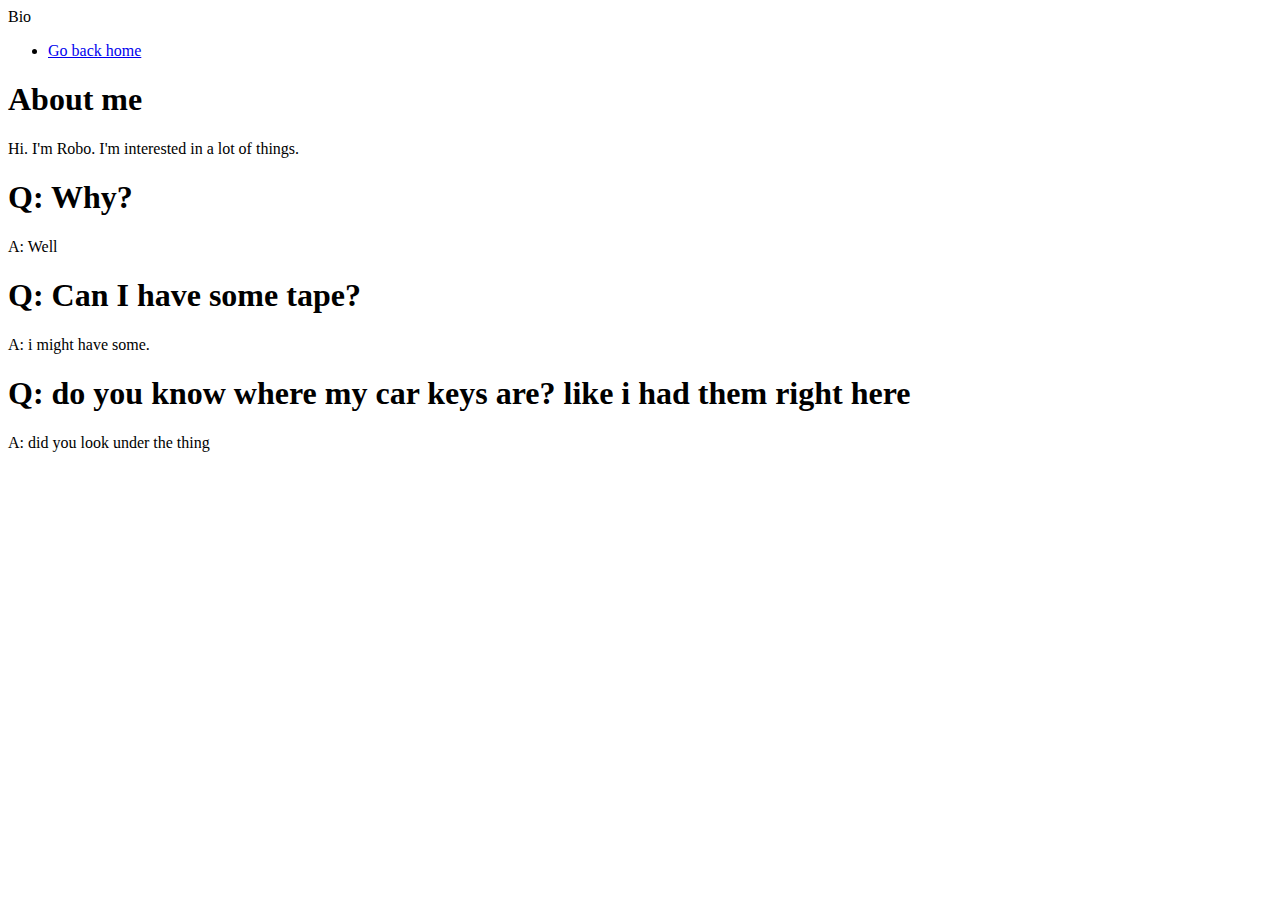
==== Bio.html @ fb414526 "Thing" ====
<!DOCTYPE html>
<html>
<head>
	<title>Funny site.</title>
	<link href="https://fonts.googleapis.com/css2?family=Balsamiq+Sans&display=swap" rel="stylesheet"> 
    <link rel="stylesheet" type="text/css"
    href="RoboSite/Bio.css">
</head>
<body>
	<div class="header">
	<header>
		Bio
	</header>
	</div>

	<div class="container">
				<div class="categories">

			<ul>
				<li><a href="index.html">Go back home</a></li>
			</ul>
		</div>

		<div class="box1">
		    <h1>About me</h1>
		    <p>
		    	Hi. I'm Robo. I'm interested in a lot of things.                              
		    </p>
		</div>

<!---------------------------------------------------------------->
		<div class="box2">
		    <h1>Q: Why?</h1>
		    <p>
		    	A: Well                        
		    </p>
		</div>
<!---------------------------------------------------------------->
		<div class="box2">
		    <h1>Q: Can I have some tape?</h1>
		    <p>
		    	A: i might have some.                   
		    </p>
		</div>
<!---------------------------------------------------------------->
		<div class="box2">
		    <h1>Q: do you know where my car keys are? like i had them right here</h1>
		    <p>
		    	A: did you look under the thing                        
		    </p>
		</div>
<!---------------------------------------------------------------->
		
<!---------------------------------------------------------------->
	</div>
</body>
</html>
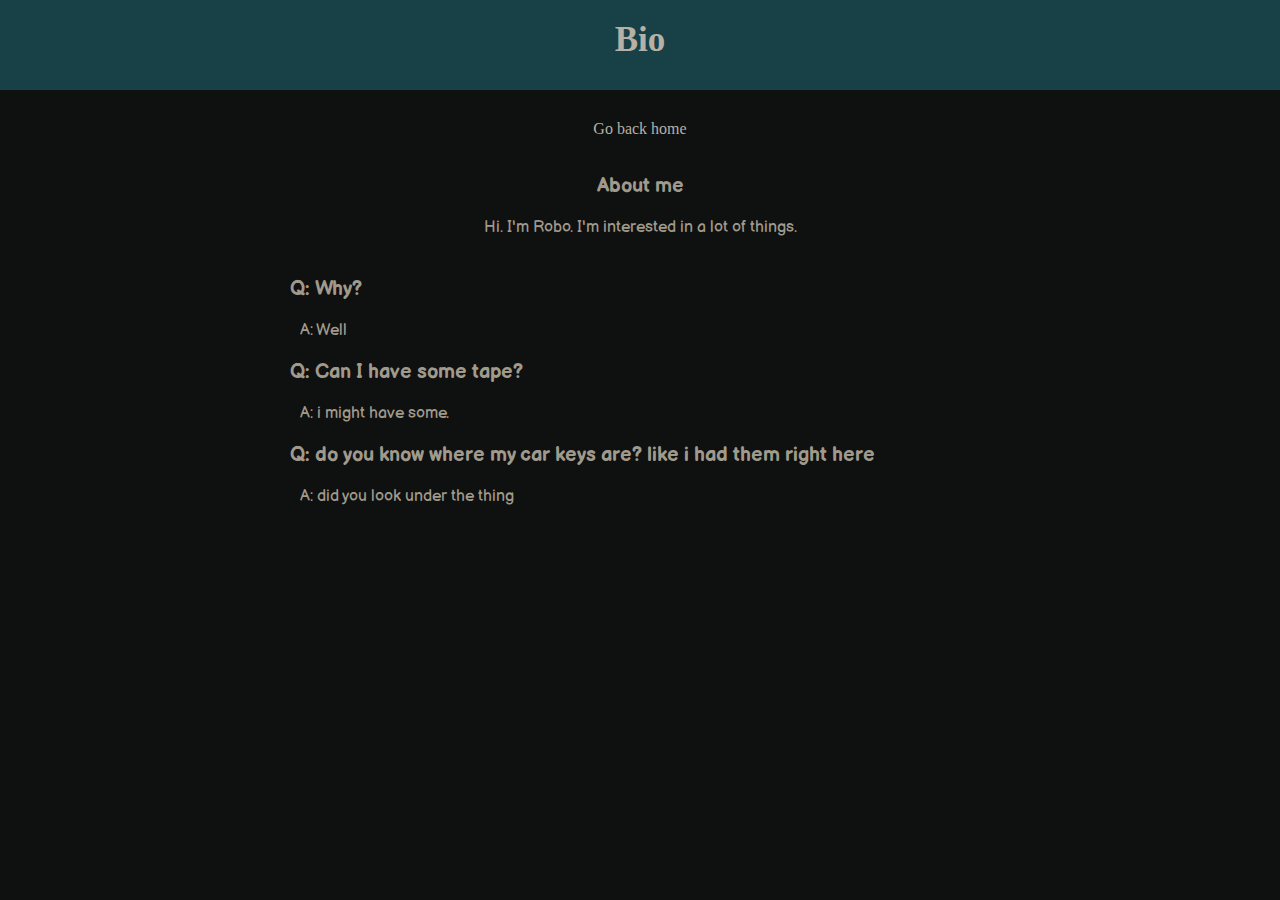
==== commit 2d9f073f: "Update Bio.html" ====
--- a/Bio.html
+++ b/Bio.html
@@ -4,7 +4,7 @@
 	<title>Funny site.</title>
 	<link href="https://fonts.googleapis.com/css2?family=Balsamiq+Sans&display=swap" rel="stylesheet"> 
     <link rel="stylesheet" type="text/css"
-    href="RoboSite/Bio.css">
+    href="Bio.css">
 </head>
 <body>
 	<div class="header">
@@ -54,4 +54,4 @@
 <!---------------------------------------------------------------->
 	</div>
 </body>
-</html>+</html>
--- a/Bio.css
+++ b/Bio.css
@@ -0,0 +1,192 @@
+*{
+	margin:0;
+	padding:0;
+	
+}
+
+body{
+	background-color:#0F1010;
+
+	font-family: Verdana;
+	margin-bottom:250px;
+
+}
+
+
+.header{
+	text-align:center;
+	font-weight:800;
+	font-size:35px;
+	padding-top:20px;
+	background-color:#184047;
+	color:#B6B0A5;
+	text-transform: 
+    margin:auto;
+    height:70px;
+
+}
+
+
+.container{
+	width:700px;
+	margin:auto;
+}
+
+.box1{
+color:#A09A8C;
+
+padding:20px;
+
+margin-top: 20px;
+margin:0px 0;
+font-family: 'Balsamiq Sans';
+
+}
+
+.box1 h1 {
+color:#A09A8C;
+font-size:20px;
+text-align:center;
+}
+
+.box1 p {
+color:#A09A8C;
+padding:10px;
+margin-top:10px;
+margin-bottom: 0px;
+margin:10px 0;
+text-align:center;
+}
+
+.box2 {
+font-family: 'Balsamiq Sans';
+}
+
+.box2 h1 {
+color:#A09A8C;
+font-size:20px;
+}
+
+.box2 p {
+color:#A09A8C;
+padding:10px;
+margin-top:10px;
+margin-bottom: 0px;
+margin:10px 0;
+
+
+}
+
+
+.categories{
+width:100%;
+margin-top:20px;
+padding-top:10px;
+
+}
+
+.categories h2{
+padding:20px;
+margin-top: 0px;
+margin:0px 0;
+color:#B6B0A5;
+
+text-align: center;
+
+}
+
+.categories ul{
+
+padding:20;
+padding-bottom:0px;
+margin-bottom:0px;
+text-align: center;
+list-style: none;
+
+}
+
+.categories li{
+
+padding-bottom:16px;
+
+
+
+
+}
+
+a{
+	text-decoration: none;
+	color:#B6B0A5;
+
+}
+
+a:hover{
+	text-decoration: none;
+	color:#E0D9CA;
+
+}
+
+a:active{
+	text-decoration: none;
+	color:#F7EEDC;
+
+
+}
+
+a:visted{
+	text-decoration: none;
+
+
+}
+
+.FunnyForm{
+	padding:20px;
+    
+
+}
+
+.FunnyForm label{
+	display:block;
+	padding-bottom:8px;
+	color:#B6B0A5;
+	font-weight:800;
+
+}
+
+
+.FunnyForm .form-group{
+	padding-bottom:10px;
+}
+
+.FunnyForm input[type="text"]{
+	padding:10px;
+	width:100%;
+	color:#B6B0A5;
+	background-color:#0F1010;
+	border-color: #747066;
+}
+
+.FunnyForm input[type="submit"]{
+	padding:10px 15px;
+	color:#B6B0A5;
+	background-color:#0F1010;
+	border-color: #747066;
+	margin-bottom:30px;
+
+
+}
+
+.block{ 
+
+float:left;
+width:33.3%;
+text-align: center;
+
+}
+
+.block p{ 
+color:#A09A8C;
+margin-top: 5px;
+text-align: center;
+}
+
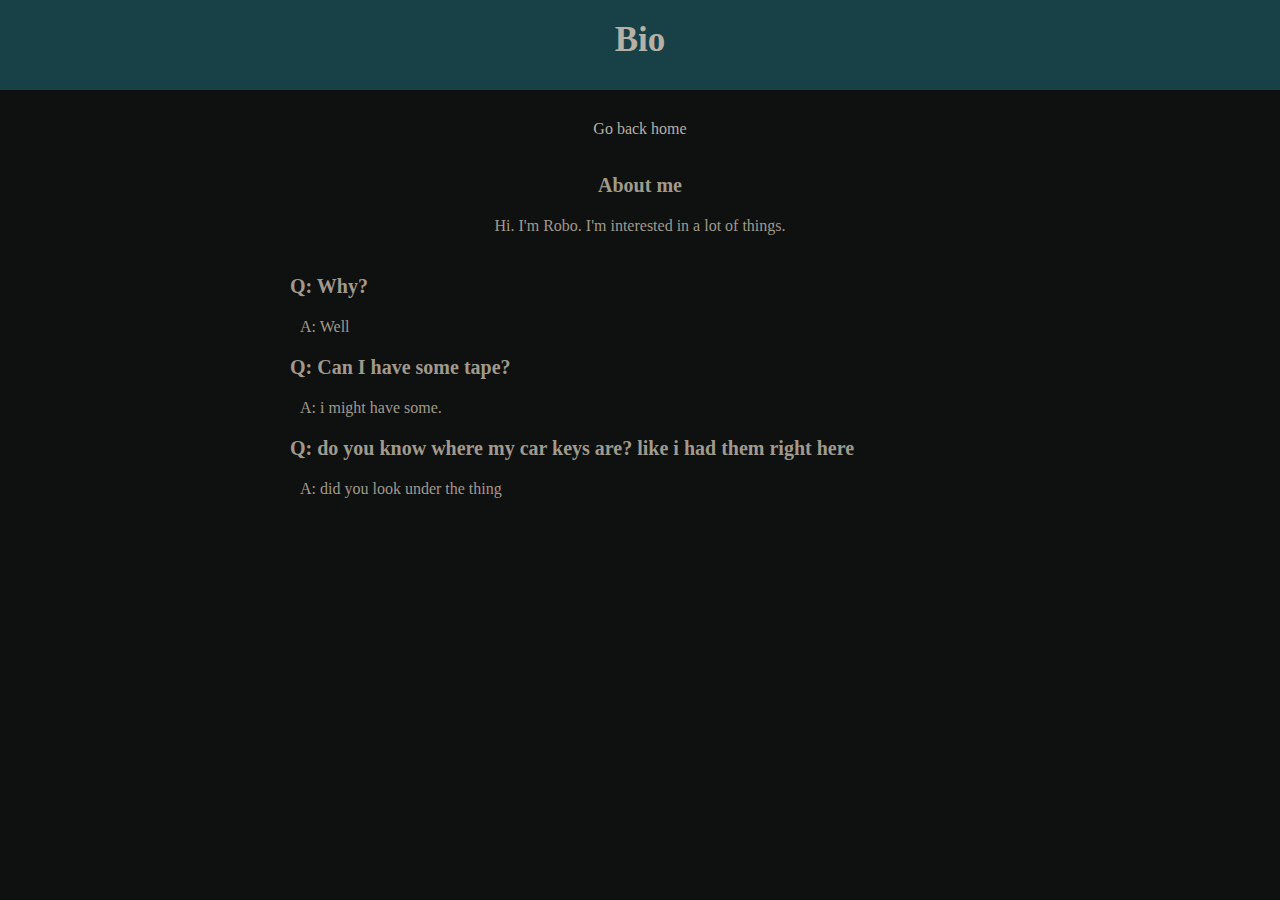
==== commit ed892d1a: "Update Bio.html" ====
--- a/Bio.html
+++ b/Bio.html
@@ -1,8 +1,7 @@
 <!DOCTYPE html>
 <html>
 <head>
-	<title>Funny site.</title>
-	<link href="https://fonts.googleapis.com/css2?family=Balsamiq+Sans&display=swap" rel="stylesheet"> 
+	<title>Funny site.</title>	
     <link rel="stylesheet" type="text/css"
     href="Bio.css">
 </head>
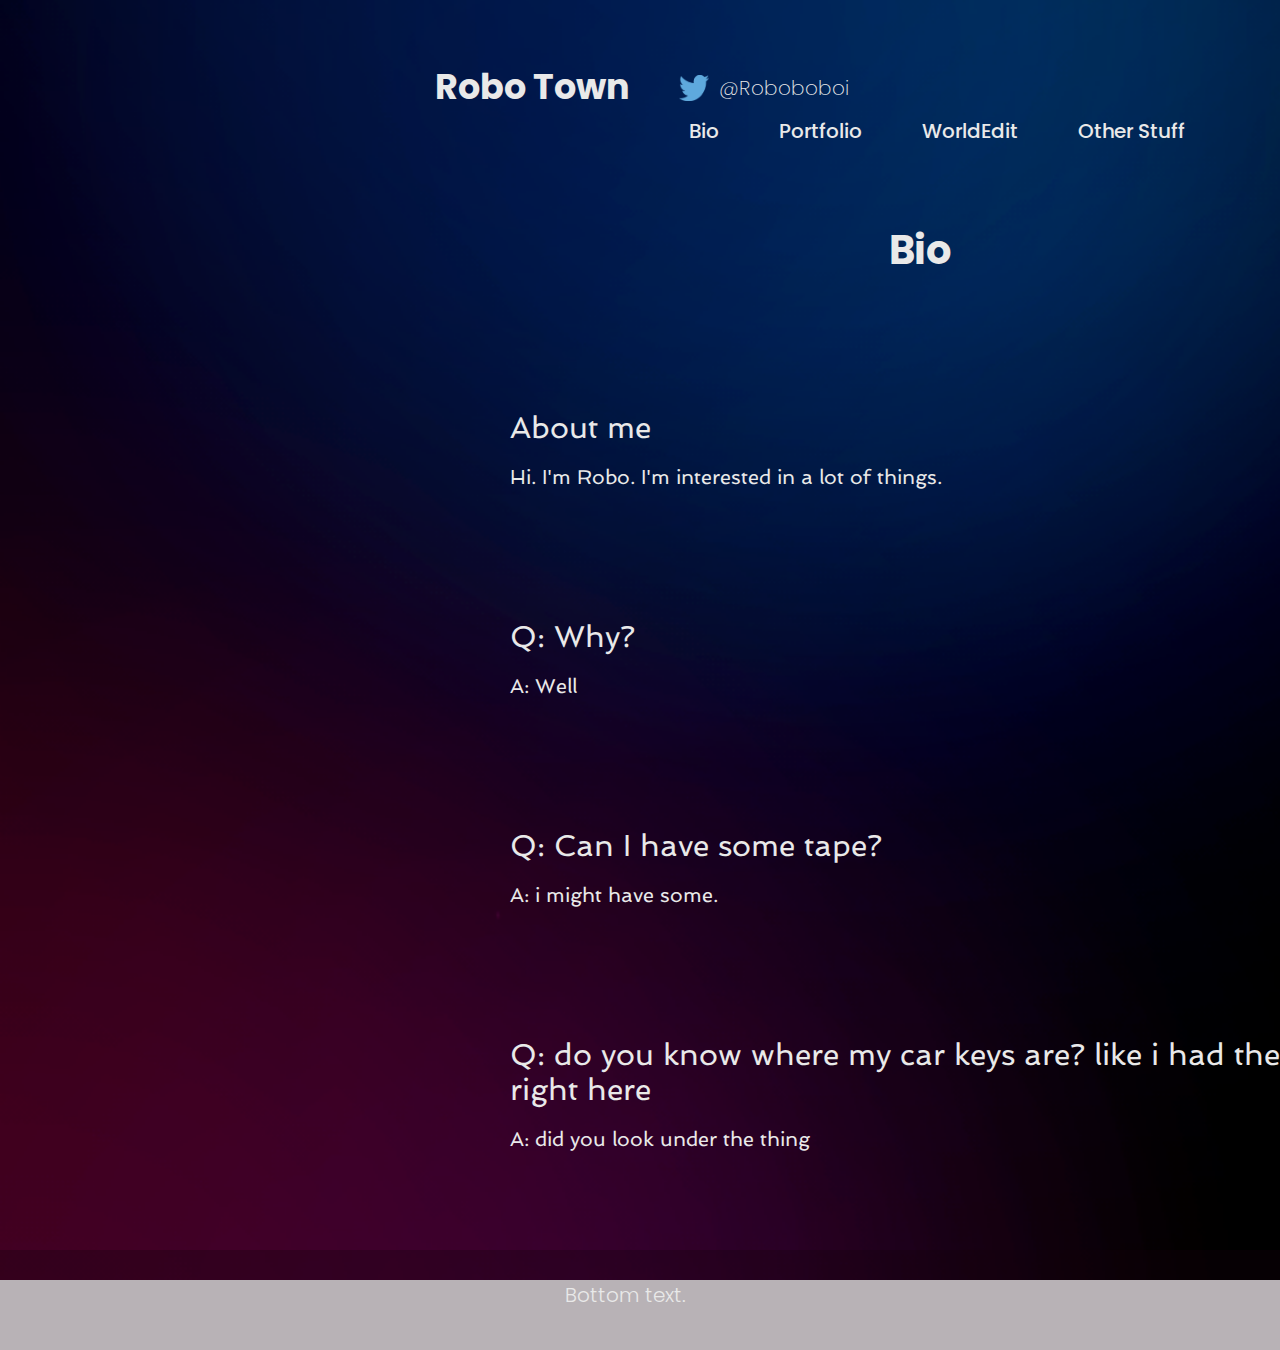
==== commit 75e51dc0: "Update Bio.html" ====
--- a/Bio.html
+++ b/Bio.html
@@ -1,56 +1,76 @@
-<!DOCTYPE html>
 <html>
-<head>
-	<title>Funny site.</title>	
-    <link rel="stylesheet" type="text/css"
-    href="Bio.css">
-</head>
-<body>
-	<div class="header">
-	<header>
-		Bio
-	</header>
-	</div>
+	<head>
+		<title>Funny site.</title>
+		<link href="https://fonts.googleapis.com/css2?family=Spinnaker&amp;family=Zilla+Slab:wght@300;400;500;600;700&amp;display=swap" rel="stylesheet"> 
+		<link href="https://fonts.googleapis.com/css2?family=Poppins:wght@100;200;300;400;500;600;700;800;900&display=swap" rel="stylesheet"> 
+		<link rel="stylesheet" href="https://cdnjs.cloudflare.com/ajax/libs/font-awesome/4.7.0/css/font-awesome.min.css">
+	    <link rel="stylesheet" type="text/css" href="MainStyle.css">
+	</head>
 
-	<div class="container">
-				<div class="categories">
+	<body>
+	
 
-			<ul>
-				<li><a href="index.html">Go back home</a></li>
-			</ul>
+		<div class="header">
+			<div class="left">
+				<li><p id="Welcome">Robo Town</p></li>
+					<div class="headertext">
+					<li><img src="twitter.png" style="width:30px;height:26px;"></li>
+					<li><a href="https://twitter.com/Roboboboi" id="TwiHanLink"><p id="TwiHan">@Roboboboi</p></a>
+					</div></li>
+			</div>
+		    
+		    <div class="right">
+			 	<ul class="categories">
+					<li><a href="Bio.html">Bio</a></li>
+					<li><a href="Portfolio.html">Portfolio</a></li>
+					<li><a href="WorldEdit.html">WorldEdit</a></li>
+					<li><a href="OtherStuff.html">Other Stuff</a></li>		
+				</ul>
+			</div>
 		</div>
 
-		<div class="box1">
-		    <h1>About me</h1>
-		    <p>
-		    	Hi. I'm Robo. I'm interested in a lot of things.                              
-		    </p>
+
+
+
+
+
+		<div class="container">
+			
+		
+
+        <div class="box1">
+			<h1 id="main">Bio</h1>
+
+            <h1>About me</h1>
+            <p>
+                Hi. I'm Robo. I'm interested in a lot of things.                              
+            </p>
+
+
+
+            <h1>Q: Why?</h1>
+            <p>
+                A: Well                        
+
+
+            <h1>Q: Can I have some tape?</h1>
+            <p>
+                A: i might have some.                   
+            </p>
+
+
+
+            <h1>Q: do you know where my car keys are? like i had them right here</h1>
+            <p>
+                A: did you look under the thing                        
+            </p>
+        </div>
+		</div>	
+
+
+		<div class="bottomarea">
+			<p>Bottom text.</p>
 		</div>
-
-<!---------------------------------------------------------------->
-		<div class="box2">
-		    <h1>Q: Why?</h1>
-		    <p>
-		    	A: Well                        
-		    </p>
-		</div>
-<!---------------------------------------------------------------->
-		<div class="box2">
-		    <h1>Q: Can I have some tape?</h1>
-		    <p>
-		    	A: i might have some.                   
-		    </p>
-		</div>
-<!---------------------------------------------------------------->
-		<div class="box2">
-		    <h1>Q: do you know where my car keys are? like i had them right here</h1>
-		    <p>
-		    	A: did you look under the thing                        
-		    </p>
-		</div>
-<!---------------------------------------------------------------->
-		
-<!---------------------------------------------------------------->
 	</div>
-</body>
+	</body>
 </html>
--- a/MainStyle.css
+++ b/MainStyle.css
@@ -0,0 +1,237 @@
+*{
+	margin:0;
+	padding:0;
+	
+}
+
+body{
+    background-image:url('background.png');
+	font-family: Verdana;
+	background-size:cover;
+	width:100%;
+	height:150%;
+	background-repeat:no-repeat;
+	position:absolute;
+}
+
+.bottomarea{
+background-color:rgba(19, 1, 13, 0.3);
+text-align:center;
+position:absolute;
+height:100px;
+width:100%;
+bottom:0px;
+}
+
+.bottomarea p{
+color:#E9E9E9;
+font-size:20px;
+padding-top:30px;
+padding-right:30px;
+font-family: 'Poppins';
+font-weight:300;
+}
+
+.Enlarge h1{
+text-align:center;
+font-size:15px;
+margin-top:10px;
+color:#A09A8C;
+}
+
+.headercolor{
+background-color:rgba(19, 1, 13, 0.2);
+height:100px;
+width:100%;
+margin-top:20px;
+margin-bottom:20px;
+
+}
+
+.mainheader{
+background-color:#184047;
+color:#B6B0A5;
+text-align:center;
+padding-top:25px;
+font-weight:800;
+font-size:35px;
+height:75px;
+}
+
+
+.header{
+color:#B6B0A5;
+padding-top:60px;
+margin-left:425px;
+text-align:center;
+
+
+}
+
+.header li{
+display:inline-block;
+float:left;
+
+
+}
+
+.left li{
+padding-left:10px;
+
+}
+
+.right li{
+padding-left:40px;
+padding-right:20px;
+
+}
+
+#Welcome{
+font-weight:700;
+font-size:35px;
+color:#E9E9E9;
+font-family: 'Poppins';
+
+}
+
+img{
+padding-top:15px;
+padding-left:40px;
+}
+
+#TwiHan {
+font-size:20px;
+padding-top:13px;
+font-weight:200;
+font-family: 'Poppins';
+}
+
+#TwihanLink:hover{
+color:#D90051;	
+}
+
+#TwihanLink:active{
+color:#F7EEDC;
+}
+
+#main{
+font-size:40px;
+font-family: 'Poppins';
+color:#E9E9E9;
+text-align:center;
+font-weight:700;
+}
+
+.categories{
+color:#E9E9E9;
+font-weight:500;
+font-family: 'Poppins';
+list-style-type: none;
+padding-top:13px;
+
+padding-left:20px;
+float:left;
+}
+
+.categories li{
+color:#E9E9E9;
+display: inline-block;
+font-size:20px;
+}
+
+.categories #backhome{
+padding-bottom:10px;
+margin-top:20px;
+}
+
+.container{
+padding-top:20px;
+width:1400px;
+}
+
+.box1{
+color:#D97092;
+padding:20px;
+padding-right:60px;
+margin-left:450px;
+
+}
+
+.box1 p {
+color:#E9E9E9;
+padding:10px;
+padding-left:40px;	
+font-family: 'Spinnaker', sans-serif;
+font-weight:400;
+font-size:20px;
+
+
+}
+
+.box1 h1 {
+color:#E9E9E9;
+padding:10px;
+padding-left:40px;	
+padding-top:20px;	
+margin-top:100px;
+font-family: 'Spinnaker', sans-serif;
+font-weight:400;
+font-size:30px;
+
+
+}
+
+#a{
+
+padding-bottom:50px;	
+margin-bottom: 0px;
+font-family: 'Spinnaker', sans-serif;
+font-weight:400;
+font-size:20px;
+}
+
+
+
+a{
+	text-decoration: none;
+	color:#E9E9E9;
+
+}
+
+a:hover{
+	text-decoration: none;
+	color:#D90051;
+
+}
+
+a:active{
+	text-decoration: none;
+	color:#FF005F;
+
+
+}
+
+a:visted{
+	text-decoration: none;
+
+
+}
+
+.block{ 
+
+float:left;
+width:30.3%;
+padding-bottom:0px;	
+text-align: center;
+color:#E9E9E9;
+margin-left:35px;	
+margin-top:150px;
+
+
+}
+
+.block p{ 
+color:#E9E9E9;
+margin-top: 15px;
+text-align: center;
+}
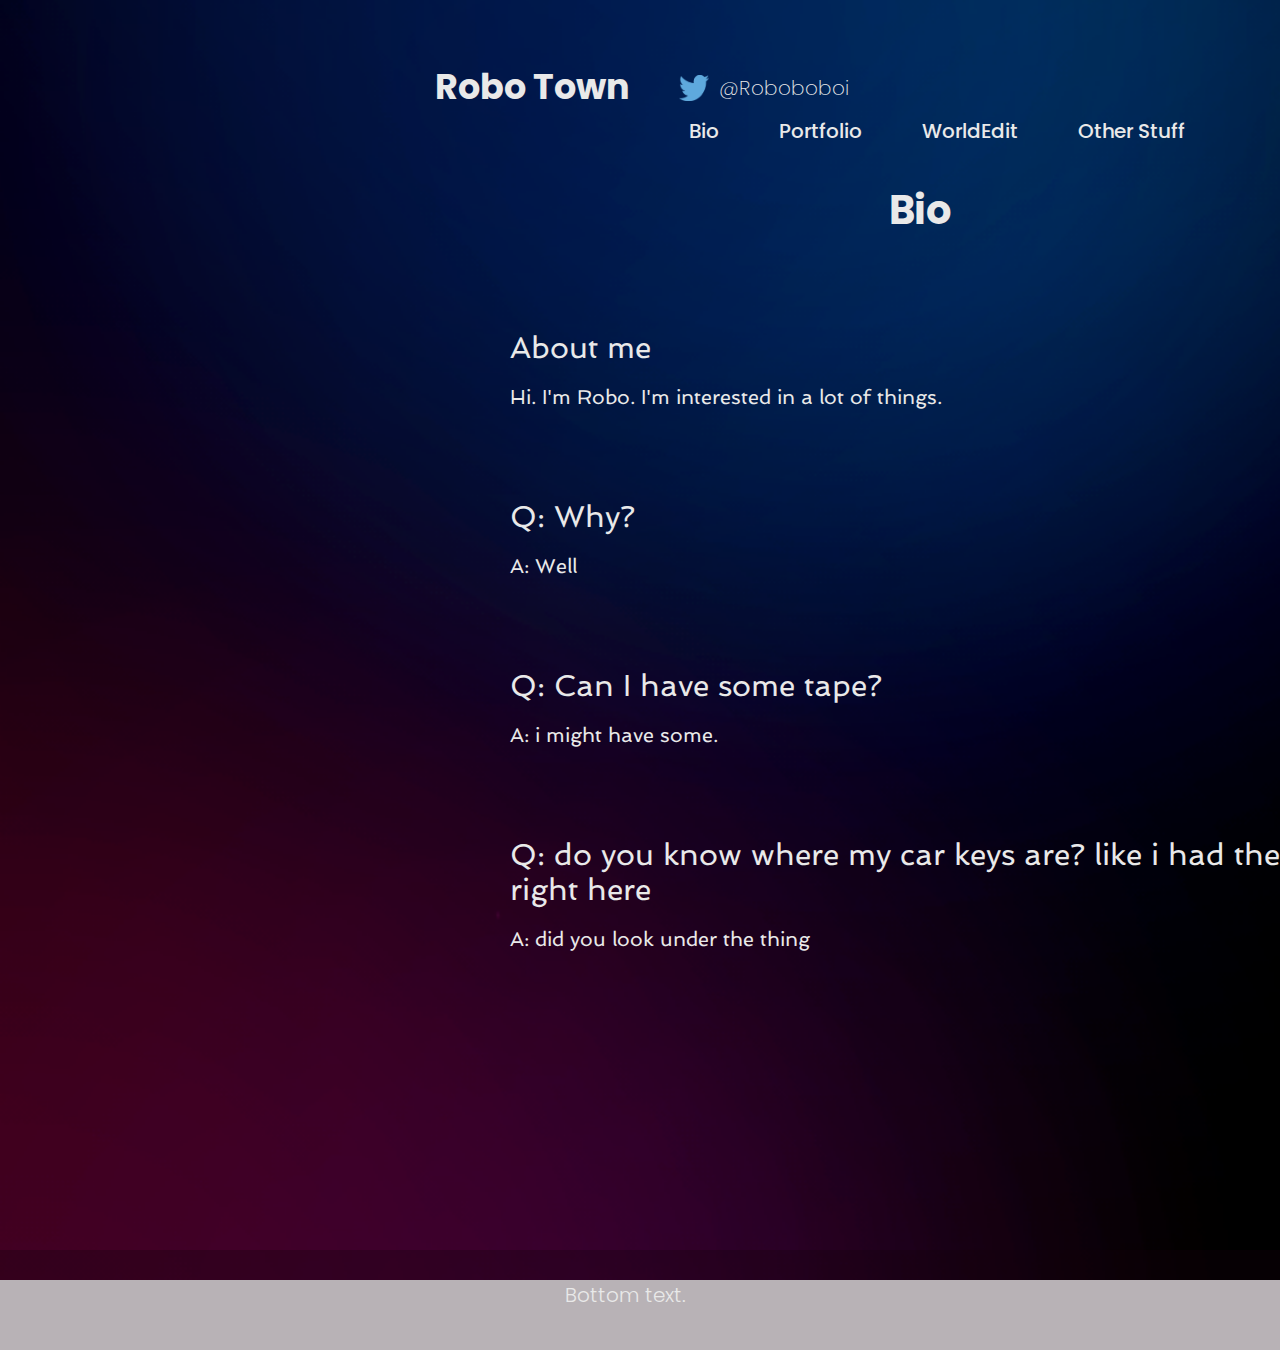
==== commit 37ac8c7d: "Update Bio.html" ====
--- a/Bio.html
+++ b/Bio.html
@@ -12,7 +12,7 @@
 
 		<div class="header">
 			<div class="left">
-				<li><p id="Welcome">Robo Town</p></li>
+				<li><p id="Welcome"><a href="index.html">Robo Town</a></p></li>
 					<div class="headertext">
 					<li><img src="twitter.png" style="width:30px;height:26px;"></li>
 					<li><a href="https://twitter.com/Roboboboi" id="TwiHanLink"><p id="TwiHan">@Roboboboi</p></a>
--- a/MainStyle.css
+++ b/MainStyle.css
@@ -173,7 +173,7 @@
 padding:10px;
 padding-left:40px;	
 padding-top:20px;	
-margin-top:100px;
+margin-top:60px;
 font-family: 'Spinnaker', sans-serif;
 font-weight:400;
 font-size:30px;
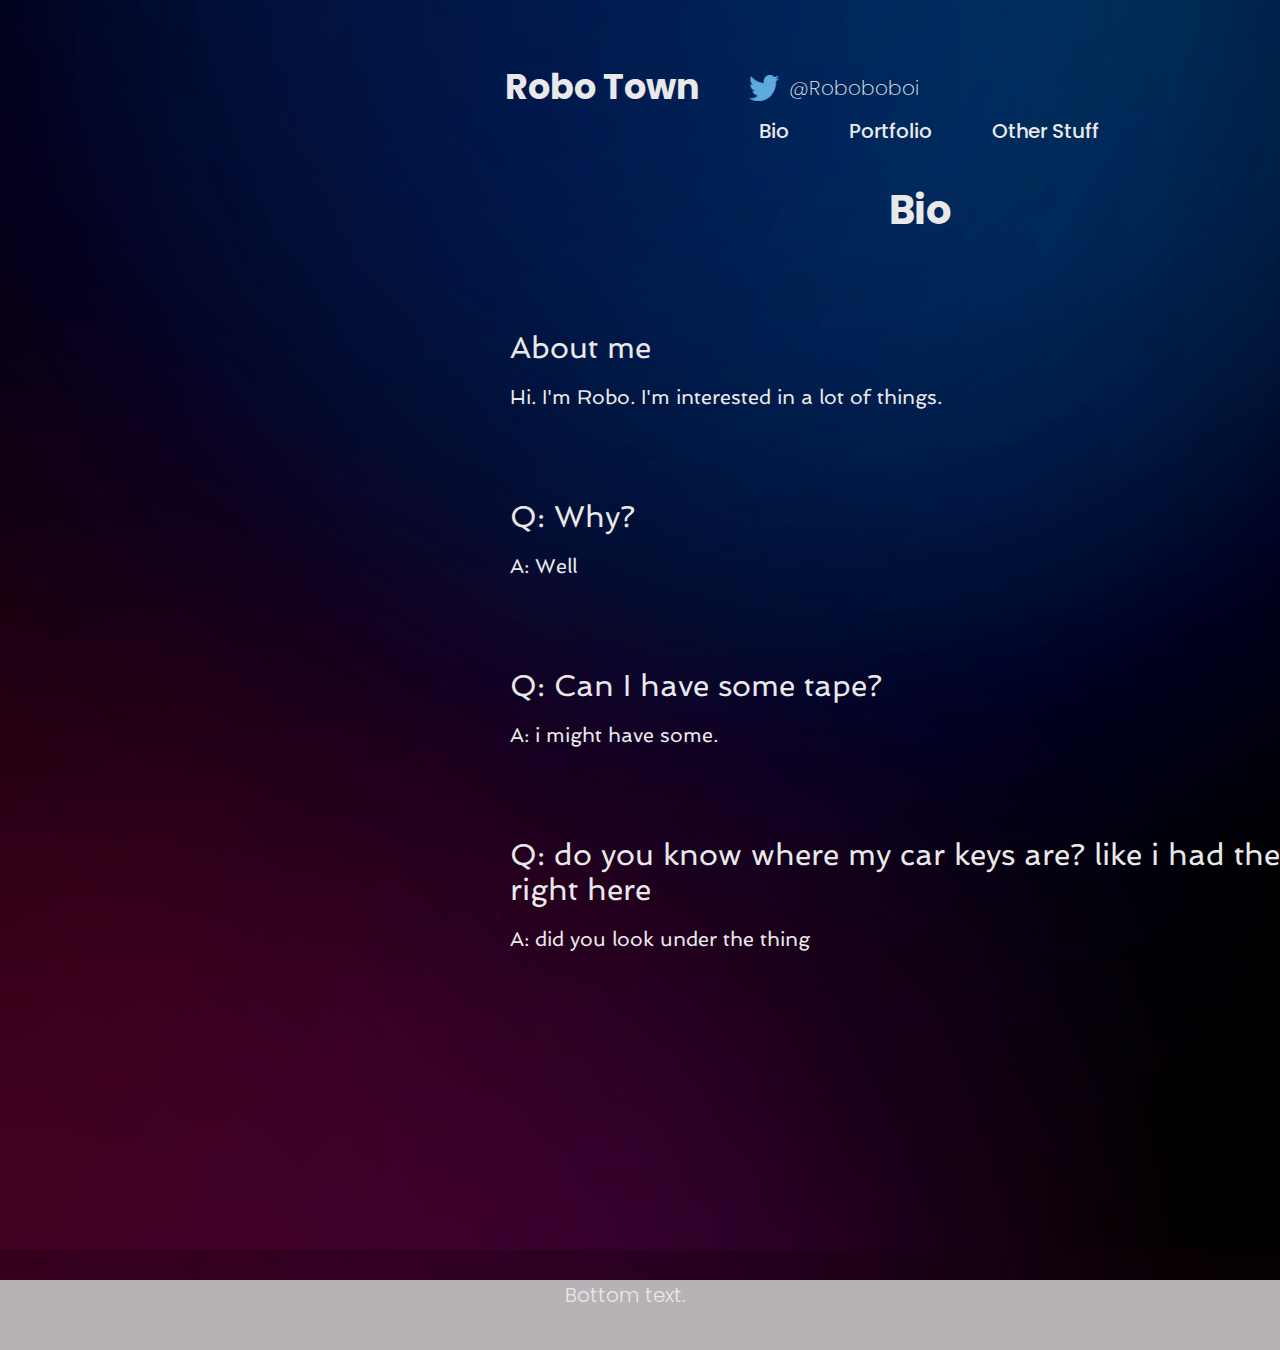
==== commit 1750957a: "Update Bio.html" ====
--- a/Bio.html
+++ b/Bio.html
@@ -23,7 +23,6 @@
 			 	<ul class="categories">
 					<li><a href="Bio.html">Bio</a></li>
 					<li><a href="Portfolio.html">Portfolio</a></li>
-					<li><a href="WorldEdit.html">WorldEdit</a></li>
 					<li><a href="OtherStuff.html">Other Stuff</a></li>		
 				</ul>
 			</div>
--- a/MainStyle.css
+++ b/MainStyle.css
@@ -62,7 +62,7 @@
 .header{
 color:#B6B0A5;
 padding-top:60px;
-margin-left:425px;
+margin-left:495px;
 text-align:center;
 
 
